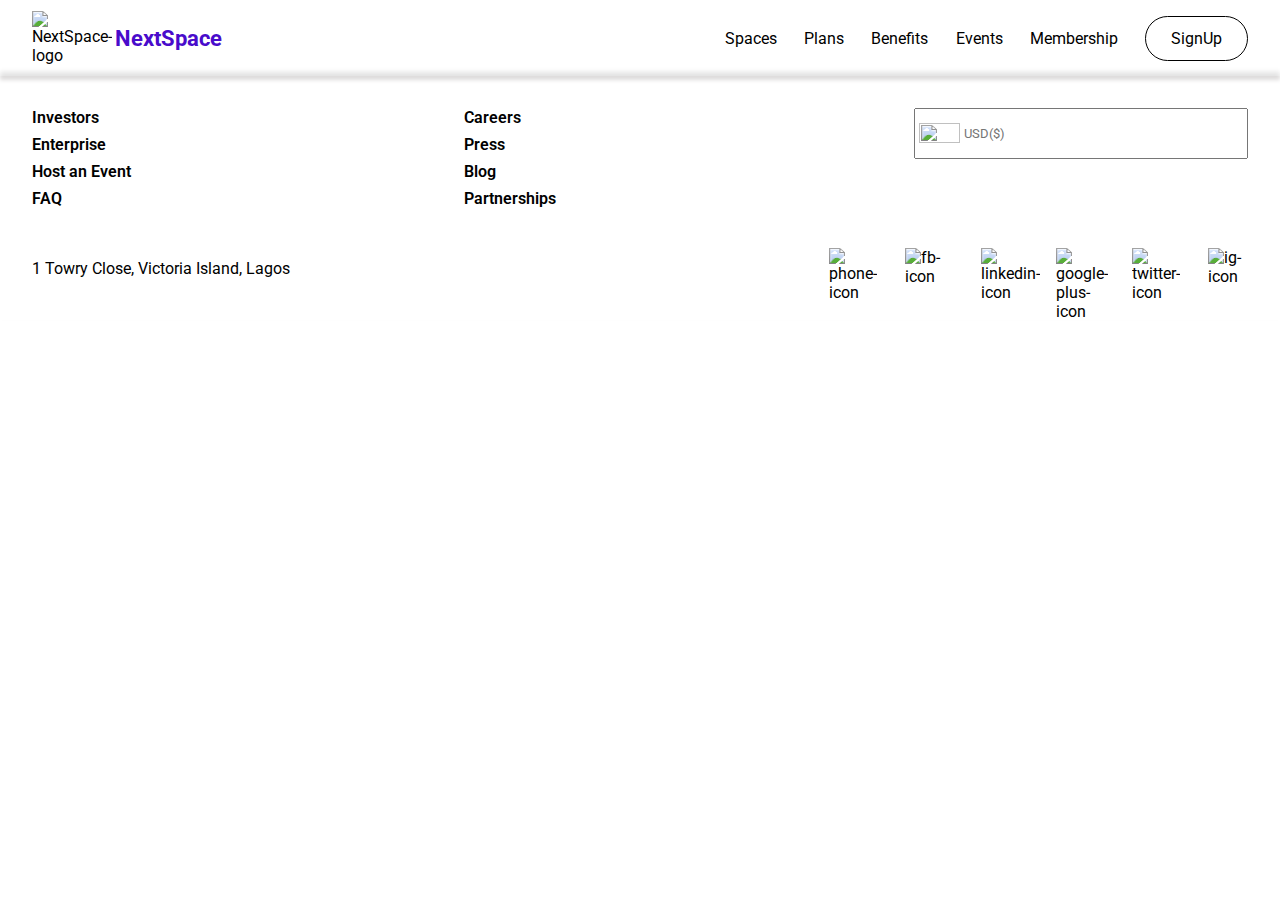
==== css-dev-track/responsive-web-design/Co-working-space-project/page2.html @ d7bd2091 "project almost completed 50%" ====
<!DOCTYPE html>
<html lang="en">
  <head>
    <meta charset="UTF-8" />
    <meta name="viewport" content="width=device-width, initial-scale=1.0" />
    <meta http-equiv="X-UA-Compatible" content="ie=edge" />
    <link rel="stylesheet" href="css/style.css" />
    <link
      href="https://fonts.googleapis.com/css?family=Roboto&display=swap"
      rel="stylesheet"
    />
    <title>NextSpace - page 2</title>
  </head>
  <body>
    <nav>
      <div class="flex container">
        <a href="../Co-working-space-project/index.html">
          <div class="nav-logo flex">
            <div class="logo">
              <img src="assets/images/logo.png" alt="NextSpace-logo" />
            </div>
            <div class="logo-name">
              <h1>NextSpace</h1>
            </div>
          </div>
        </a>
        <div class="navigation">
          <ul class="navigation-list flex">
            <li><a href="../Co-working-space-project/page2.html">Spaces</a></li>
            <li><a href="#">Plans</a></li>
            <li><a href="#">Benefits</a></li>
            <li><a href="#">Events</a></li>
            <li><a href="#">Membership</a></li>
            <li><a href="#">SignUp</a></li>
          </ul>
        </div>
        <div class="burger-icon">
          <div class="burger"></div>
        </div>
      </div>
    </nav>
    <footer>
      <div class="container">
        <div class="base-footer grid">
          <div>
            <ul>
              <li><a href="#">Investors</a></li>
              <li><a href="#">Enterprise</a></li>
              <li><a href="#">Host an Event</a></li>
              <li><a href="#">FAQ</a></li>
            </ul>
          </div>
          <div>
            <ul>
              <li><a href="#">Careers</a></li>
              <li><a href="#">Press</a></li>
              <li><a href="#">Blog</a></li>
              <li><a href="#">Partnerships</a></li>
            </ul>
          </div>
          <div>
            <img src="assets/icons/usa-icon.svg" alt="" srcset="" />
            <input type="text" placeholder="USD($)" />
          </div>
        </div>
        <div class="sub-base-footer grid">
          <div class="address">
            <p>1 Towry Close, Victoria Island, Lagos</p>
          </div>
          <div class="social-icons flex">
            <div>
              <img src="assets/icons/phone-icon.svg" alt="phone-icon" />
            </div>
            <div>
              <img src="assets/icons/fb-icon.svg" alt="fb-icon" />
            </div>
            <div>
              <img src="assets/icons/linkedin-icon.svg" alt="linkedin-icon" />
            </div>
            <div>
              <img
                src="assets/icons/google-plus-icon.svg"
                alt="google-plus-icon"
              />
            </div>
            <div>
              <img src="assets/icons/twitter-icon.svg" alt="twitter-icon" />
            </div>
            <div>
              <img src="assets/icons/ig-icon.svg" alt="ig-icon" />
            </div>
          </div>
        </div>
      </div>
    </footer>
  </body>
</html>
---- css-dev-track/responsive-web-design/Co-working-space-project/css/style.css ----
/* body, */
*,
::before,
::after {
  margin: 0;
  padding: 0;
  box-sizing: border-box;
  font-family: "Roboto", sans-serif;
}

ul {
  list-style-type: none;
}

a {
  text-decoration: none;
  color: #000;
}

.grid {
  display: grid;
}

.flex {
  display: flex;
  flex-wrap: wrap;
}

img {
  width: 100%;
  object-fit: contain;
}

.container {
  max-width: 1440px;
  padding: 0 2em;
  width: 100%;
  margin: 0 auto;
}

/* NAVIGATION */
nav {
  box-shadow: 0px 4px 4px 0px #dedcdc;
}

nav > div {
  align-items: center;
  /* position: fixed; */
  justify-content: space-between;
  padding: 0.7em 2em !important;
}

.nav-logo {
  align-items: center;
  transition: all 0.4s ease-in;
}

.nav-logo .logo {
  width: 23%;
  margin-right: 0.6rem;
  transition: all 0.4s ease-in;
}

.nav-logo .logo-name h1 {
  color: #490bcb;
  font-size: 1.4rem;
}

.navigation {
  display: none;
  transition: display 0.4s ease-in;
}
.burger-icon {
  position: relative;
  width: 37px;
  padding: 7px 0;
}
.burger {
  background: #000;
  padding: 2px;
  width: 75%;
}
.burger::before {
  content: "";
  background: #000;
  padding: 2px;
  width: 100%;
  position: absolute;
  left: 0;
  top: 0;
  transition: width 0.4s ease-out;
}

.burger::after {
  content: "";
  background: #000;
  padding: 2px;
  width: 45%;
  position: absolute;
  left: 0;
  bottom: 0;
  transition: width 0.4s ease-out;
}

.burger:hover,
.burger:hover::after {
  width: 100%;
  transition: width 0.4s ease-in;
}

@media screen and (min-width: 960px) {
  .nav-logo {
    /* justify-content: space-between; */
    transition: all 0.3s ease-in;
  }

  .nav-logo .logo {
    width: 30%;
    transition: all 0.3s ease-in;
  }

  .navigation {
    display: block;
    float: right;
    transition: display 0.3s ease-in;
  }

  .navigation-list {
    align-items: center;
  }

  .navigation-list li {
    font-size: 1rem;
    margin-right: 1.7em;
  }

  .navigation-list li:last-child {
    border: 1px solid;
    border-radius: 50px;
    margin-right: unset;
    padding: 12px 25px;
  }

  .burger-icon {
    display: none;
  }
}

/* HEADER */

header > div {
  grid-template-columns: repeat(auto-fill, minmax(50%, 1fr));
  grid-gap: 1em 3em;
  padding: 3em 2em !important;
}

.header-image {
  height: 100%;
}
.header-image img {
  object-fit: cover;
  height: 100%;
}

.header-content-text {
  text-align: center;
}

.header-content-text h1 {
  /* width: 85%; */
  line-height: 1.4;
  padding-bottom: 1rem;
  word-spacing: 2px;
}

.header-content-text p {
  width: 80%;
  margin: 0 auto;
  font-size: 0.8rem;
  line-height: 1.5;
  color: #808080c9;
  font-weight: 500;
  padding-bottom: 1rem;
}

.header-content-select-location {
  max-width: 23rem;
  padding: 1rem 1rem;
  margin: 0 auto;
  box-shadow: 0px 4px 4px 4px #e3e3e3;
  border-radius: 5px;
}

.header-content-select-location > input {
  width: 100%;
  height: 39px;
  padding: 0 0.6rem;
  border: 1px solid #e3e3e3;
  outline-color: #acaaaa;
  border-radius: 6px;
}

.select-box {
  justify-content: space-between;
  padding: 0.6rem 0;
}

.select-box select {
  flex-basis: 45%;
  width: 100%;
  height: 39px;
  border: 1px solid #e3e3e3;
  outline-color: #acaaaa;
  padding: 0 0rem 0 0.4rem;
  border-radius: 6px;
  color: #808080c9;
}
.price-progress,
.checkbox {
  padding-bottom: 1rem;
  color: #808080c9;
}
.checkbox input {
  margin-right: 0.4rem;
}

.btn {
  width: 100%;
  padding: 0.6rem 1rem;
  border: none;
  outline: none;
  color: #fff;
  font-size: 0.96rem;
  border-radius: 7px;
  background: #904cd5;
}

@media screen and (min-width: 1024px) {
  header > div {
    grid-template-columns: repeat(auto-fill, minmax(500px, 1fr));
  }
  .header-image {
    order: 2;
  }
  .header-content-text {
    text-align: unset;
  }
  .header-content-text h1 {
    width: 85%;
  }
  .header-content-text p {
    width: 57%;
    margin: unset;
  }
  .header-content-select-location {
    margin: unset;
  }
}

/*=== MAIN ===*/

main {
  padding: 1rem 0 8rem 0;
}

/* first Section */
.right-spaces {
  margin: 1rem auto 3rem auto;
}

.right-spaces > h4 {
  font-size: 1.9rem;
  padding-bottom: 2rem;
}

.right-spaces-cards {
  grid-template-columns: repeat(auto-fill, minmax(50%, 1fr));
  grid-gap: 2em 2em;
}

.right-spaces-card {
  box-shadow: 0px 4px 4px #c0bebecc;
  border-radius: 5px;
}

.right-spaces-card .card-img {
  height: 300px;
}

.right-spaces-card .card-img img {
  object-fit: cover;
  height: 100%;
}

.right-spaces-card .card-caption {
  padding: 1em 2em;
}

.right-spaces-card .card-caption h4 {
  font-size: 1.4rem;
  padding-bottom: 0.6em;
}

.right-spaces-card .card-caption p {
  color: #797979b0;
  font-size: 1rem;
  font-weight: 500;
}

@media screen and (min-width: 760px) {
  .right-spaces-cards {
    grid-template-columns: repeat(auto-fill, minmax(300px, 1fr));
  }
}

@media screen and (min-width: 1024px) {
  .right-spaces-cards {
    grid-template-columns: repeat(auto-fill, minmax(25%, 1fr));
  }
}

/* Second Section */

.offers > h4 {
  text-align: center;
  text-transform: uppercase;
  font-size: 2rem;
  padding: 2rem 0;
}

.offers-cards {
  justify-content: space-between;
  grid-template-columns: repeat(auto-fill, minmax(50%, 1fr));
  grid-gap: 2em 5em;
}

.offers-card {
  box-shadow: 0px 4px 4px #e3e3e3;
  padding: 1.3rem 1rem 2rem 1rem;
  grid-gap: 1rem 0.7rem;
}

.offers-card .card-icon {
  height: 100px;
  width: 100px;
  justify-self: center;
}

.offers-card .card-text {
  text-align: center;
}

.offers-card .card-text h4 {
  font-size: 1.2rem;
  padding-bottom: 1rem;
  text-transform: uppercase;
}

.offers-card .card-text p {
  color: #797979b0;
  font-size: 1rem;
}

@media screen and (min-width: 600px) {
  .offers-card {
    grid-template-columns: repeat(auto-fill, minmax(20%, 1fr));
  }

  .offers-card .card-text {
    grid-column: 2/-1;
  }

  .offers-card .card-text p {
    padding: 0 3rem 0 0;
  }
}

@media screen and (min-width: 769px) {
  .offers-cards {
    grid-template-columns: repeat(auto-fill, minmax(300px, 1fr));
  }

  .offers-card .card-icon {
    width: 90%;
  }

  .offers-card .card-text {
    text-align: unset;
  }
}

/* === FOOTER === */

footer {
  padding: 2rem 0;
  box-shadow: 0 -4px 5px #e3e3e3;
}

.base-footer {
  grid-gap: 2rem 5rem;
  padding-bottom: 2rem;
}
.base-footer div:first-child ul,
.base-footer div:nth-child(2) ul {
  text-align: center;
}

.base-footer div:first-child ul li,
.base-footer div:nth-child(2) ul li {
  padding-bottom: 0.9rem;
  font-weight: 600;
}

.base-footer div:last-child {
  position: relative;
}
.base-footer div:last-child img {
  position: absolute;
  width: 41px;
  height: 20px;
  top: 15px;
  left: 5px;
}
.base-footer div:last-child input {
  width: 100%;
  padding: 1rem 0rem 1rem 3rem;
  outline: none;
}

.sub-base-footer {
  grid-gap: 2em 5rem;
}
.address p {
  text-align: center;
}

.social-icons {
  justify-content: space-between;
}

.social-icons div {
  width: 40px;
  height: 40px;
}
@media screen and (min-width: 760px) {
  .base-footer {
    grid-template-columns: repeat(auto-fill, minmax(300px, 1fr));
  }

  .base-footer div:first-child ul,
  .base-footer div:nth-child(2) ul {
    text-align: unset;
  }

  .base-footer div:first-child ul li,
  .base-footer div:nth-child(2) ul li {
    padding-bottom: 0.5rem;
  }

  .base-footer div:last-child {
    justify-self: end;
    width: 95%;
  }

  .sub-base-footer {
    align-items: center;
  }

  .address p {
    text-align: unset;
  }

  .social-icons {
    grid-column: 3;
    padding-left: 1.3rem;
  }
}
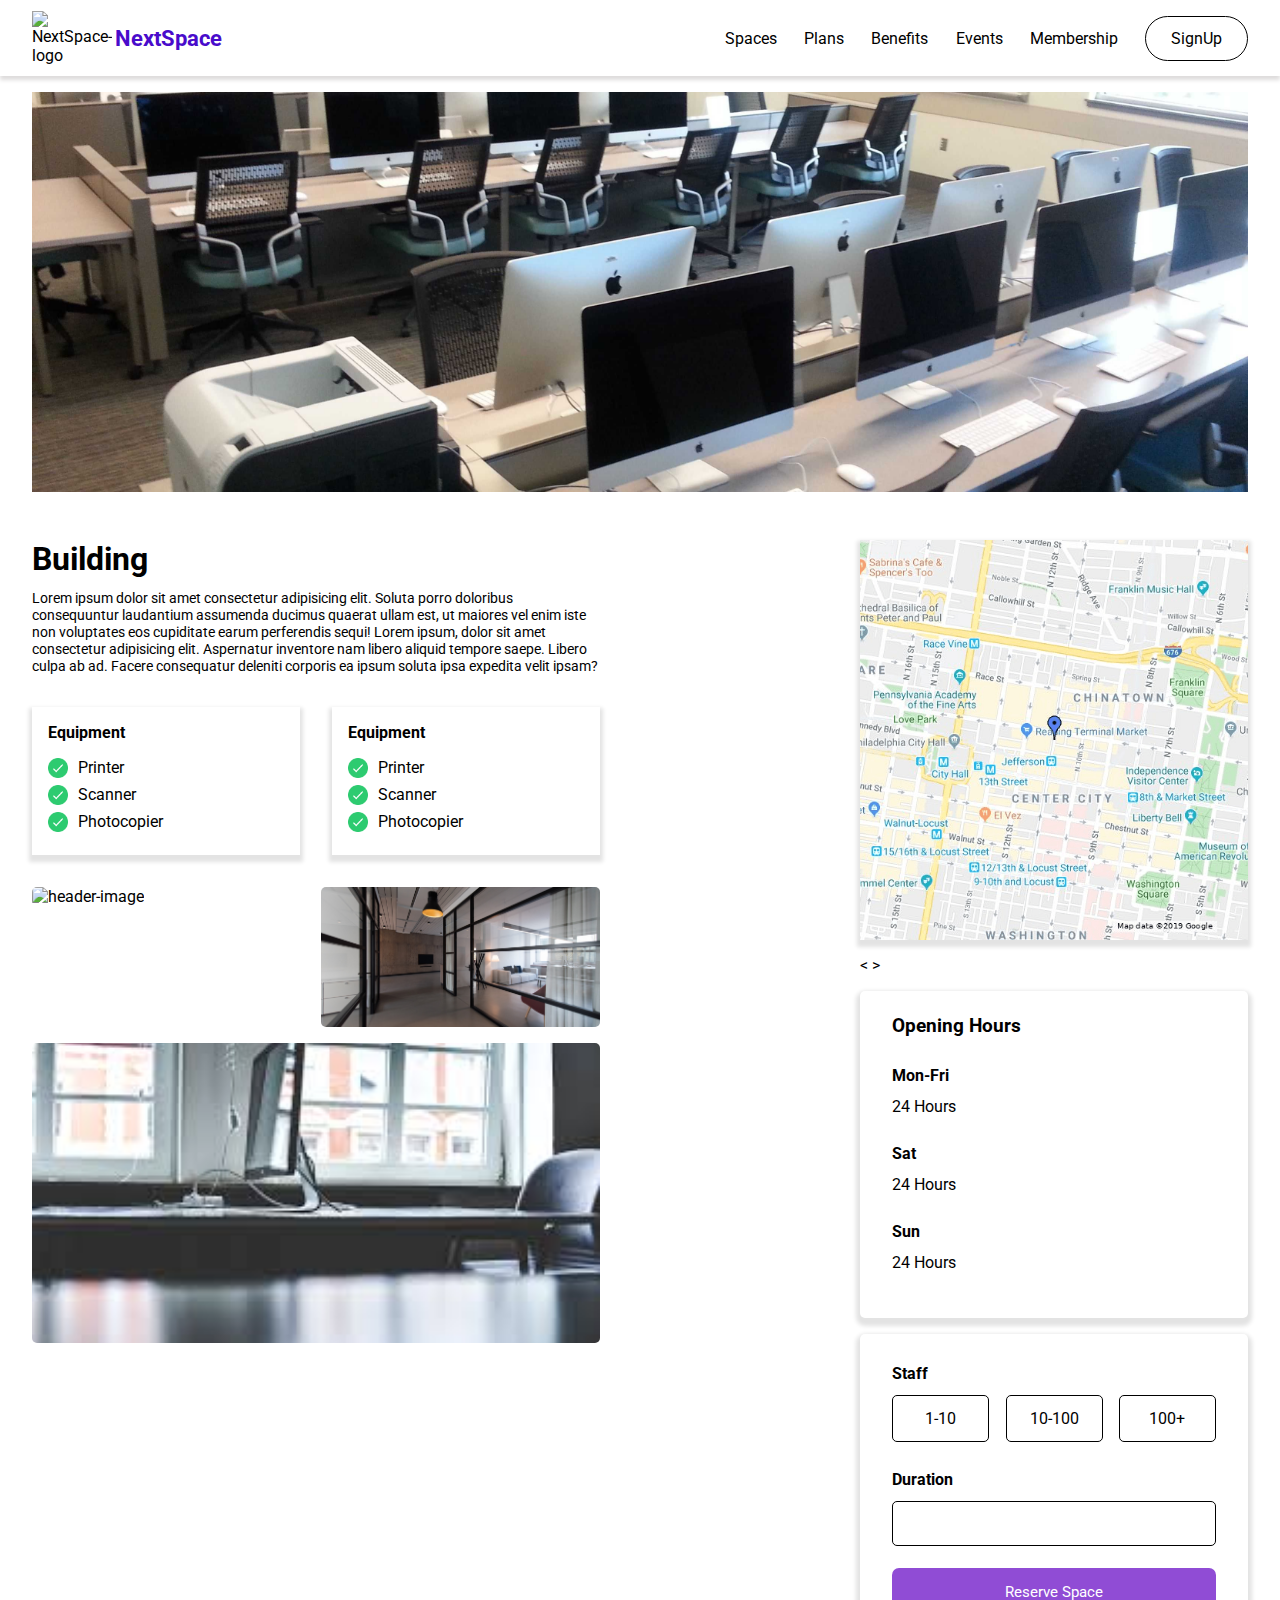
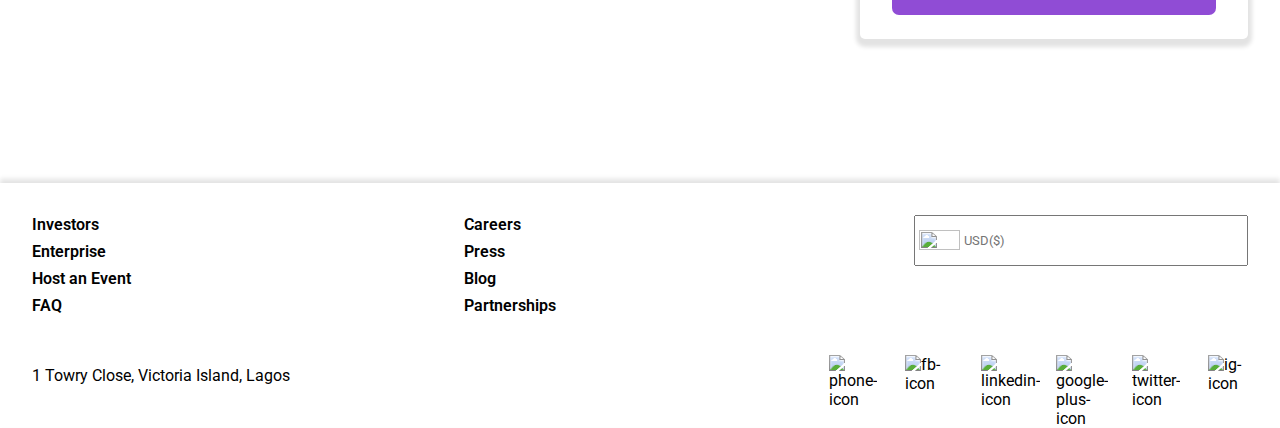
==== commit c94ce3e9: "page 2 done, js remaining" ====
--- a/css-dev-track/responsive-web-design/Co-working-space-project/page2.html
+++ b/css-dev-track/responsive-web-design/Co-working-space-project/page2.html
@@ -4,7 +4,7 @@
     <meta charset="UTF-8" />
     <meta name="viewport" content="width=device-width, initial-scale=1.0" />
     <meta http-equiv="X-UA-Compatible" content="ie=edge" />
-    <link rel="stylesheet" href="css/style.css" />
+    <link rel="stylesheet" href="css/main.css" />
     <link
       href="https://fonts.googleapis.com/css?family=Roboto&display=swap"
       rel="stylesheet"
@@ -39,6 +39,147 @@
         </div>
       </div>
     </nav>
+    <main>
+      <section>
+        <div class="hero container">
+          <div class="hero-img">
+            <img src="assets/images/computer-room-image.jpg" alt="hero-image" />
+          </div>
+        </div>
+        <div class=" container building-section grid">
+          <div class="building">
+            <h3>
+              Building
+            </h3>
+            <p>
+              Lorem ipsum dolor sit amet consectetur adipisicing elit. Soluta
+              porro doloribus consequuntur laudantium assumenda ducimus quaerat
+              ullam est, ut maiores vel enim iste non voluptates eos cupiditate
+              earum perferendis sequi! Lorem ipsum, dolor sit amet consectetur
+              adipisicing elit. Aspernatur inventore nam libero aliquid tempore
+              saepe. Libero culpa ab ad. Facere consequatur deleniti corporis ea
+              ipsum soluta ipsa expedita velit ipsam?
+            </p>
+
+            <div class="building-cards grid">
+              <div class="building-card">
+                <h4>Equipment</h4>
+                <div class="flex">
+                  <span
+                    ><img src="assets/icons/checkmark-flat.png" alt="check-mark"
+                  /></span>
+                  <p>
+                    Printer
+                  </p>
+                </div>
+                <div class="flex">
+                  <span
+                    ><img src="assets/icons/checkmark-flat.png" alt="check-mark"
+                  /></span>
+                  <p>
+                    Scanner
+                  </p>
+                </div>
+                <div class="flex">
+                  <span
+                    ><img src="assets/icons/checkmark-flat.png" alt="check-mark"
+                  /></span>
+                  <p>
+                    Photocopier
+                  </p>
+                </div>
+              </div>
+              <div class="building-card">
+                <h4>Equipment</h4>
+                <div class="flex">
+                  <span
+                    ><img src="assets/icons/checkmark-flat.png" alt="check-mark"
+                  /></span>
+                  <p>
+                    Printer
+                  </p>
+                </div>
+                <div class="flex">
+                  <span
+                    ><img src="assets/icons/checkmark-flat.png" alt="check-mark"
+                  /></span>
+                  <p>
+                    Scanner
+                  </p>
+                </div>
+                <div class="flex">
+                  <span
+                    ><img src="assets/icons/checkmark-flat.png" alt="check-mark"
+                  /></span>
+                  <p>
+                    Photocopier
+                  </p>
+                </div>
+              </div>
+            </div>
+            <div class="grid image-grid">
+              <div class="img">
+                <img src="assets/images/header-image.png" alt="header-image" />
+              </div>
+              <div class="img">
+                <img
+                  src="assets/images/hallway-image.jpg"
+                  alt="hallway-image"
+                />
+              </div>
+              <div class="img">
+                <img
+                  src="assets/images/computer-image.png"
+                  alt="computer-image"
+                />
+              </div>
+            </div>
+          </div>
+          <aside>
+            <div class="map grid">
+              <div class="map-image">
+                <img src="assets/images/map-reading.png" alt="map" />
+              </div>
+              <div class="image-breakers">
+                <span>&lt;</span>
+                <span>&gt;</span>
+              </div>
+              <div class="card">
+                <h3>Opening Hours</h3>
+                <div>
+                  <h4>Mon-Fri</h4>
+                  <p>24 Hours</p>
+                </div>
+                <div>
+                  <h4>Sat</h4>
+                  <p>24 Hours</p>
+                </div>
+                <div>
+                  <h4>Sun</h4>
+                  <p>24 Hours</p>
+                </div>
+              </div>
+              <div class="card">
+                <div>
+                  <h4>Staff</h4>
+                  <div class="flex">
+                    <div>1-10</div>
+                    <div>10-100</div>
+                    <div>100+</div>
+                  </div>
+                </div>
+                <div>
+                  <h4>Duration</h4>
+                  <input type="text" />
+                </div>
+                <button type="submit" class="btn">Reserve Space</button>
+              </div>
+            </div>
+          </aside>
+        </div>
+      </section>
+    </main>
+
     <footer>
       <div class="container">
         <div class="base-footer grid">
--- a/css-dev-track/responsive-web-design/Co-working-space-project/css/main.css
+++ b/css-dev-track/responsive-web-design/Co-working-space-project/css/main.css
@@ -0,0 +1,2 @@
+@import "./style.css";
+@import "./style2.css";
